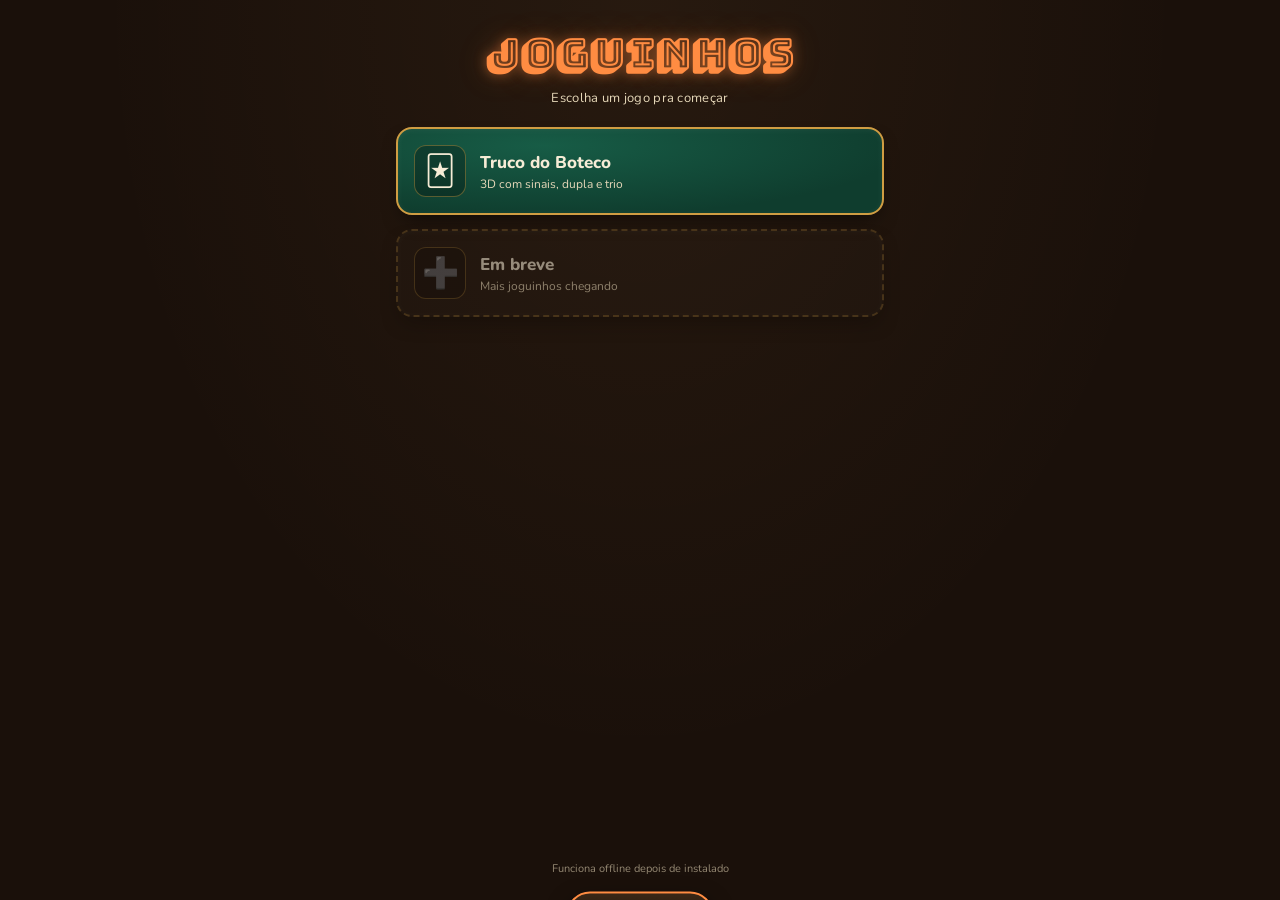
==== index.html @ a01690c1 "Reorganiza em app instalável (PWA) com Truco do Boteco offline Co-Authored-By: Claude Sonnet 5 <nore" ====
<!DOCTYPE html>
<html lang="pt-BR">
<head>
<meta charset="UTF-8">
<meta name="viewport" content="width=device-width, initial-scale=1.0, maximum-scale=1.0, user-scalable=no">
<title>Joguinhos</title>
<link rel="icon" href="icons/icon.svg" type="image/svg+xml">
<link rel="apple-touch-icon" href="icons/icon.svg">
<link rel="manifest" href="manifest.json">
<meta name="theme-color" content="#2c1a10">
<meta name="mobile-web-app-capable" content="yes">
<meta name="apple-mobile-web-app-capable" content="yes">
<meta name="apple-mobile-web-app-status-bar-style" content="black-translucent">
<meta name="apple-mobile-web-app-title" content="Joguinhos">
<link rel="stylesheet" href="fonts/fonts.css">
<style>
  :root{
    color-scheme: dark;
    --wood-dark:#2c1a10;
    --wood-mid:#4a2d18;
    --felt:#0f3d2e;
    --felt-light:#175c46;
    --brass:#cf9d43;
    --brass-bright:#f0c777;
    --cream:#f6ecd6;
    --cream-dim:#e5d7b8;
    --amber:#ff8c42;
    --bg:#1a100a;
  }
  *{ box-sizing:border-box; -webkit-tap-highlight-color:transparent; }
  html,body{
    margin:0; padding:0; height:100%;
    background:var(--bg);
    color:var(--cream);
    font-family:'Nunito',system-ui,sans-serif;
    overflow-x:hidden;
    -webkit-user-select:none; user-select:none;
  }
  body{
    min-height:100vh;
    display:flex;
    justify-content:center;
    background:
      radial-gradient(ellipse at 50% 0%, rgba(255,180,100,0.06), transparent 60%),
      var(--bg);
  }
  #app{
    width:100%;
    max-width:520px;
    min-height:100vh;
    display:flex;
    flex-direction:column;
    padding:0 16px 24px;
  }
  header{
    padding:28px 4px 10px;
    text-align:center;
  }
  header h1{
    font-family:'Bungee Shade', cursive;
    font-size:clamp(30px, 9vw, 40px);
    letter-spacing:2px;
    margin:0;
    color:var(--amber);
    text-shadow:0 0 12px rgba(255,140,66,0.5), 0 0 30px rgba(255,140,66,0.25);
  }
  header p{
    margin:8px 0 0;
    font-size:13px;
    color:var(--cream-dim);
    letter-spacing:0.3px;
  }
  .grid{
    display:flex; flex-direction:column; gap:14px;
    margin-top:10px;
  }
  .game-card{
    display:flex; align-items:center; gap:14px;
    padding:16px;
    border-radius:16px;
    border:2px solid var(--brass);
    background:
      radial-gradient(ellipse at 30% 20%, var(--felt-light), var(--felt) 75%);
    box-shadow:0 10px 20px -8px rgba(0,0,0,0.6), inset 0 1px 6px rgba(255,255,255,0.06);
    cursor:pointer;
    text-decoration:none;
    color:var(--cream);
  }
  .game-card:active{ transform:scale(0.98); }
  .game-card .ic{
    flex:0 0 auto;
    width:52px; height:52px;
    display:flex; align-items:center; justify-content:center;
    font-size:30px;
    border-radius:12px;
    background:rgba(0,0,0,0.25);
    border:1px solid rgba(207,157,67,0.4);
  }
  .game-card .txt{ flex:1; min-width:0; }
  .game-card .t{ font-weight:800; font-size:17px; }
  .game-card .d{ font-size:12px; color:var(--cream-dim); margin-top:2px; }

  .game-card.soon{
    opacity:0.55; cursor:default;
    border-style:dashed;
    border-color:rgba(207,157,67,0.4);
    background:rgba(255,255,255,0.02);
  }

  .install-bar{
    position:fixed; left:50%; bottom:18px;
    transform:translate(-50%, 120%);
    transition:transform 0.35s cubic-bezier(.2,.8,.2,1);
    background:linear-gradient(180deg,#3a2716,#1c1108);
    border:2px solid var(--amber);
    color:var(--cream);
    font-family:'Nunito',sans-serif;
    font-weight:800;
    font-size:14px;
    padding:12px 20px;
    border-radius:30px;
    box-shadow:0 8px 20px rgba(0,0,0,0.5);
    display:flex; align-items:center; gap:8px;
    cursor:pointer;
    z-index:20;
    white-space:nowrap;
  }
  .install-bar.show{ transform:translate(-50%, 0); }

  footer{
    margin-top:auto;
    padding-top:24px;
    text-align:center;
    font-size:11px;
    color:var(--cream-dim);
    opacity:0.6;
  }
</style>
</head>
<body>
<div id="app">
  <header>
    <h1>JOGUINHOS</h1>
    <p>Escolha um jogo pra começar</p>
  </header>

  <div class="grid" id="grid"></div>

  <footer>Funciona offline depois de instalado</footer>
</div>

<button class="install-bar" id="installBar">📲 Instalar app</button>

<script>
  var GAMES = [
    { icon:'🃏', title:'Truco do Boteco', desc:'3D com sinais, dupla e trio', href:'games/truco/index.html' }
    // Novo joguinho? Só adicionar um objeto aqui e criar a pasta em games/<nome>/
  ];

  var grid = document.getElementById('grid');
  GAMES.forEach(function(g){
    var a = document.createElement('a');
    a.className = 'game-card';
    a.href = g.href;
    a.innerHTML =
      '<div class="ic">'+g.icon+'</div>'+
      '<div class="txt"><div class="t">'+g.title+'</div><div class="d">'+g.desc+'</div></div>';
    grid.appendChild(a);
  });
  var soon = document.createElement('div');
  soon.className = 'game-card soon';
  soon.innerHTML = '<div class="ic">➕</div><div class="txt"><div class="t">Em breve</div><div class="d">Mais joguinhos chegando</div></div>';
  grid.appendChild(soon);

  if('serviceWorker' in navigator){
    window.addEventListener('load', function(){
      navigator.serviceWorker.register('sw.js', { scope: './' }).catch(function(e){ console.error(e); });
    });
  }

  var deferredPrompt = null;
  var installBar = document.getElementById('installBar');
  window.addEventListener('beforeinstallprompt', function(e){
    e.preventDefault();
    deferredPrompt = e;
    installBar.classList.add('show');
  });
  installBar.addEventListener('click', function(){
    if(!deferredPrompt) return;
    deferredPrompt.prompt();
    deferredPrompt.userChoice.finally(function(){
      deferredPrompt = null;
      installBar.classList.remove('show');
    });
  });
  window.addEventListener('appinstalled', function(){
    installBar.classList.remove('show');
  });
</script>
</body>
</html>
---- fonts/fonts.css ----
/* Fontes auto-hospedadas (Bungee Shade + Nunito), recorte Latin-1 — cobre acentuação do pt-BR.
   Baixadas do Google Fonts para o app funcionar 100% offline, sem depender de CDN. */

@font-face {
  font-family: 'Bungee Shade';
  font-style: normal;
  font-weight: 400;
  font-display: swap;
  src: url('./bungee-shade.woff2') format('woff2');
}

@font-face {
  font-family: 'Nunito';
  font-style: normal;
  font-weight: 400;
  font-display: swap;
  src: url('./nunito-400.woff2') format('woff2');
}
@font-face {
  font-family: 'Nunito';
  font-style: normal;
  font-weight: 600;
  font-display: swap;
  src: url('./nunito-600.woff2') format('woff2');
}
@font-face {
  font-family: 'Nunito';
  font-style: normal;
  font-weight: 700;
  font-display: swap;
  src: url('./nunito-700.woff2') format('woff2');
}
@font-face {
  font-family: 'Nunito';
  font-style: normal;
  font-weight: 800;
  font-display: swap;
  src: url('./nunito-800.woff2') format('woff2');
}
@font-face {
  font-family: 'Nunito';
  font-style: normal;
  font-weight: 900;
  font-display: swap;
  src: url('./nunito-900.woff2') format('woff2');
}
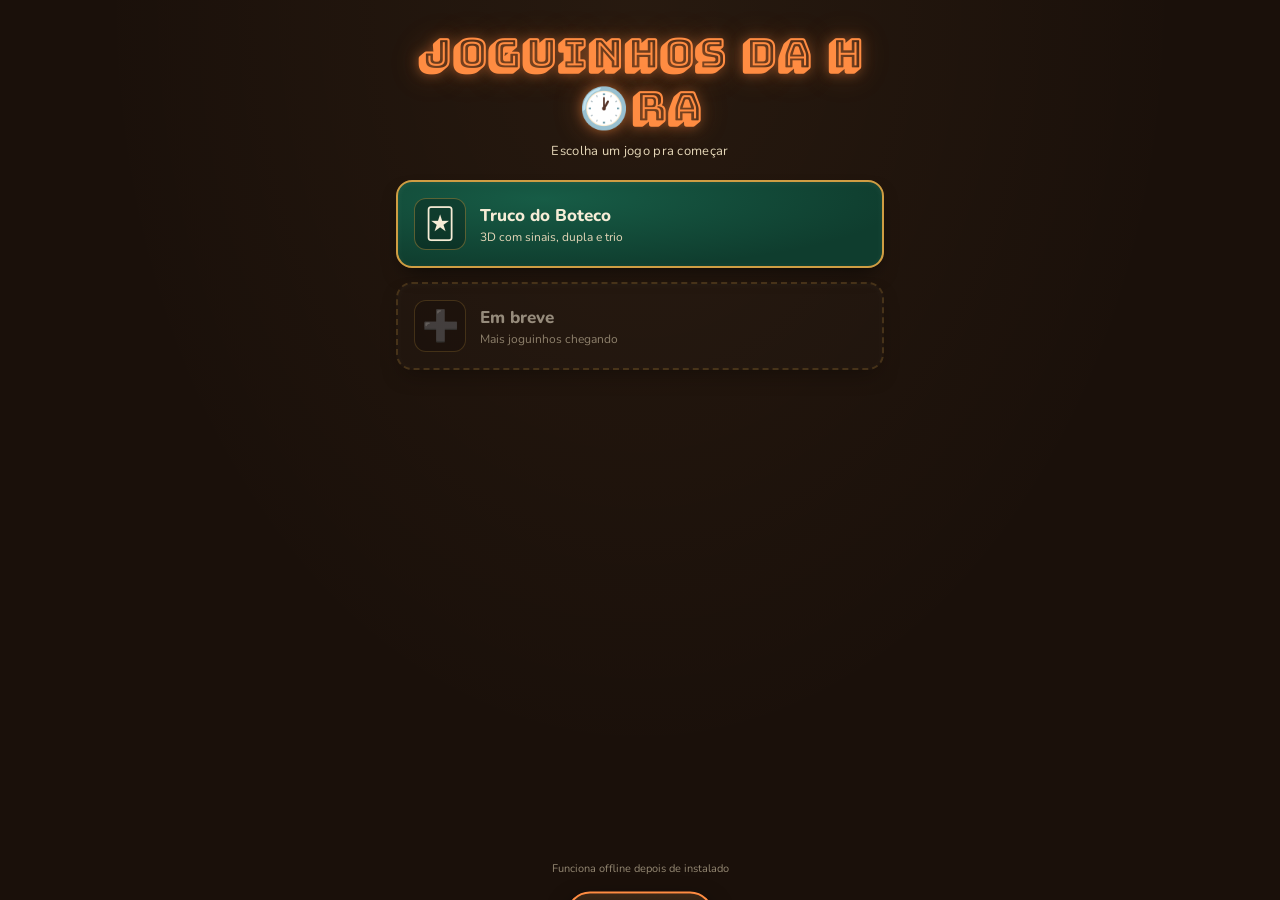
==== commit 49a003a3: "Renomeia app para Joguinhos da Hora e corrige botões cortados no Android - manifest/título/README/ru" ====
--- a/index.html
+++ b/index.html
@@ -2,8 +2,8 @@
 <html lang="pt-BR">
 <head>
 <meta charset="UTF-8">
-<meta name="viewport" content="width=device-width, initial-scale=1.0, maximum-scale=1.0, user-scalable=no">
-<title>Joguinhos</title>
+<meta name="viewport" content="width=device-width, initial-scale=1.0, maximum-scale=1.0, user-scalable=no, viewport-fit=cover">
+<title>Joguinhos da H🕐ra</title>
 <link rel="icon" href="icons/icon.svg" type="image/svg+xml">
 <link rel="apple-touch-icon" href="icons/icon.svg">
 <link rel="manifest" href="manifest.json">
@@ -11,7 +11,7 @@
 <meta name="mobile-web-app-capable" content="yes">
 <meta name="apple-mobile-web-app-capable" content="yes">
 <meta name="apple-mobile-web-app-status-bar-style" content="black-translucent">
-<meta name="apple-mobile-web-app-title" content="Joguinhos">
+<meta name="apple-mobile-web-app-title" content="Joguinhos da H🕐ra">
 <link rel="stylesheet" href="fonts/fonts.css">
 <style>
   :root{
@@ -38,6 +38,7 @@
   }
   body{
     min-height:100vh;
+    min-height:100dvh;
     display:flex;
     justify-content:center;
     background:
@@ -48,9 +49,10 @@
     width:100%;
     max-width:520px;
     min-height:100vh;
+    min-height:100dvh;
     display:flex;
     flex-direction:column;
-    padding:0 16px 24px;
+    padding:calc(0px + env(safe-area-inset-top)) 16px calc(24px + env(safe-area-inset-bottom));
   }
   header{
     padding:28px 4px 10px;
@@ -63,6 +65,12 @@
     margin:0;
     color:var(--amber);
     text-shadow:0 0 12px rgba(255,140,66,0.5), 0 0 30px rgba(255,140,66,0.25);
+  }
+  header h1 .sub{
+    display:block;
+    font-size:0.44em;
+    letter-spacing:3px;
+    margin-top:4px;
   }
   header p{
     margin:8px 0 0;
@@ -140,7 +148,7 @@
 <body>
 <div id="app">
   <header>
-    <h1>JOGUINHOS</h1>
+    <h1>JOGUINHOS DA H🕐RA</h1>
     <p>Escolha um jogo pra começar</p>
   </header>
 
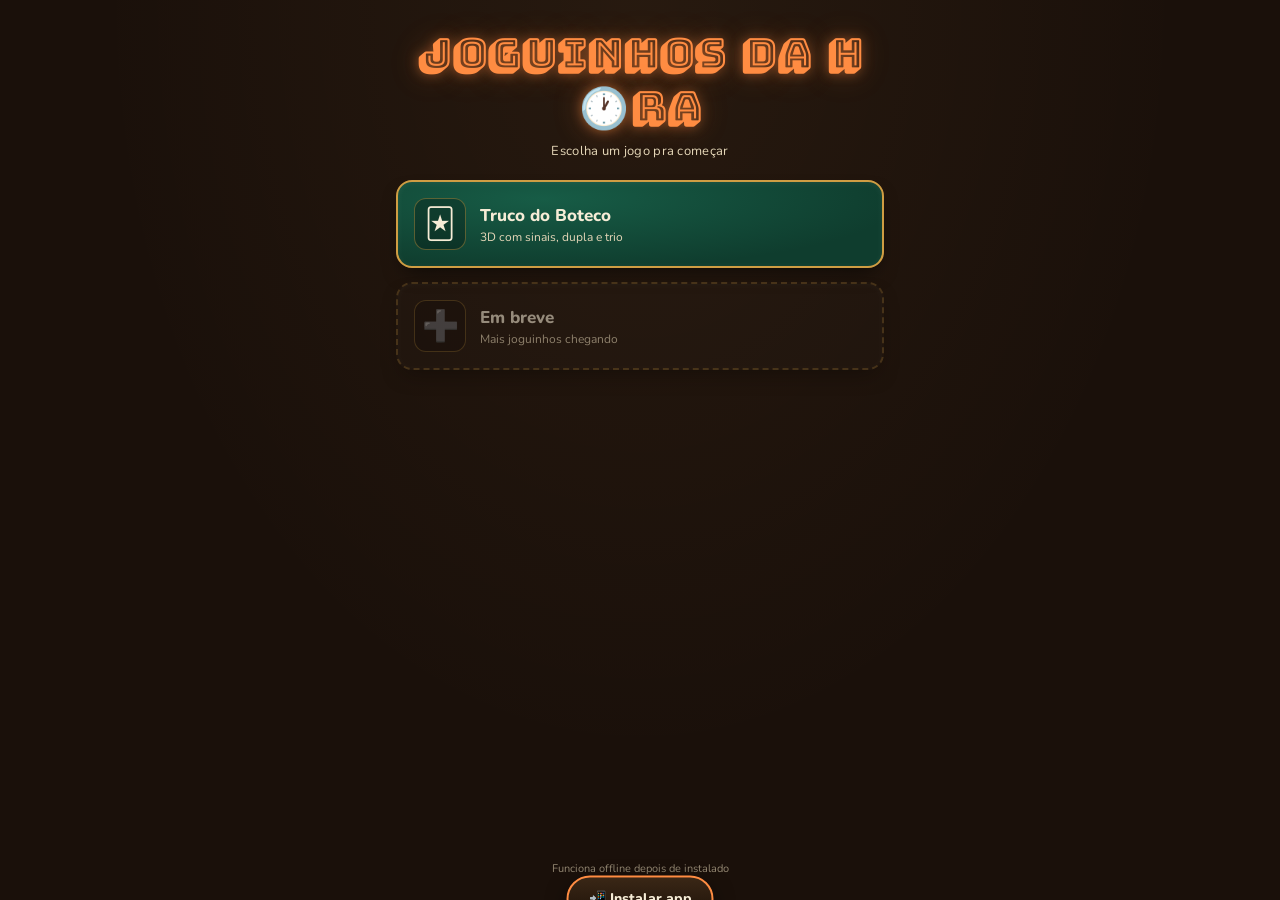
==== commit 089e2501: "Aumenta margem de segurança no rodapé (botões cobertos por barra/overlay do sistema) Co-Authored-By:" ====
--- a/index.html
+++ b/index.html
@@ -116,7 +116,7 @@
   }
 
   .install-bar{
-    position:fixed; left:50%; bottom:18px;
+    position:fixed; left:50%; bottom:calc(34px + env(safe-area-inset-bottom));
     transform:translate(-50%, 120%);
     transition:transform 0.35s cubic-bezier(.2,.8,.2,1);
     background:linear-gradient(180deg,#3a2716,#1c1108);
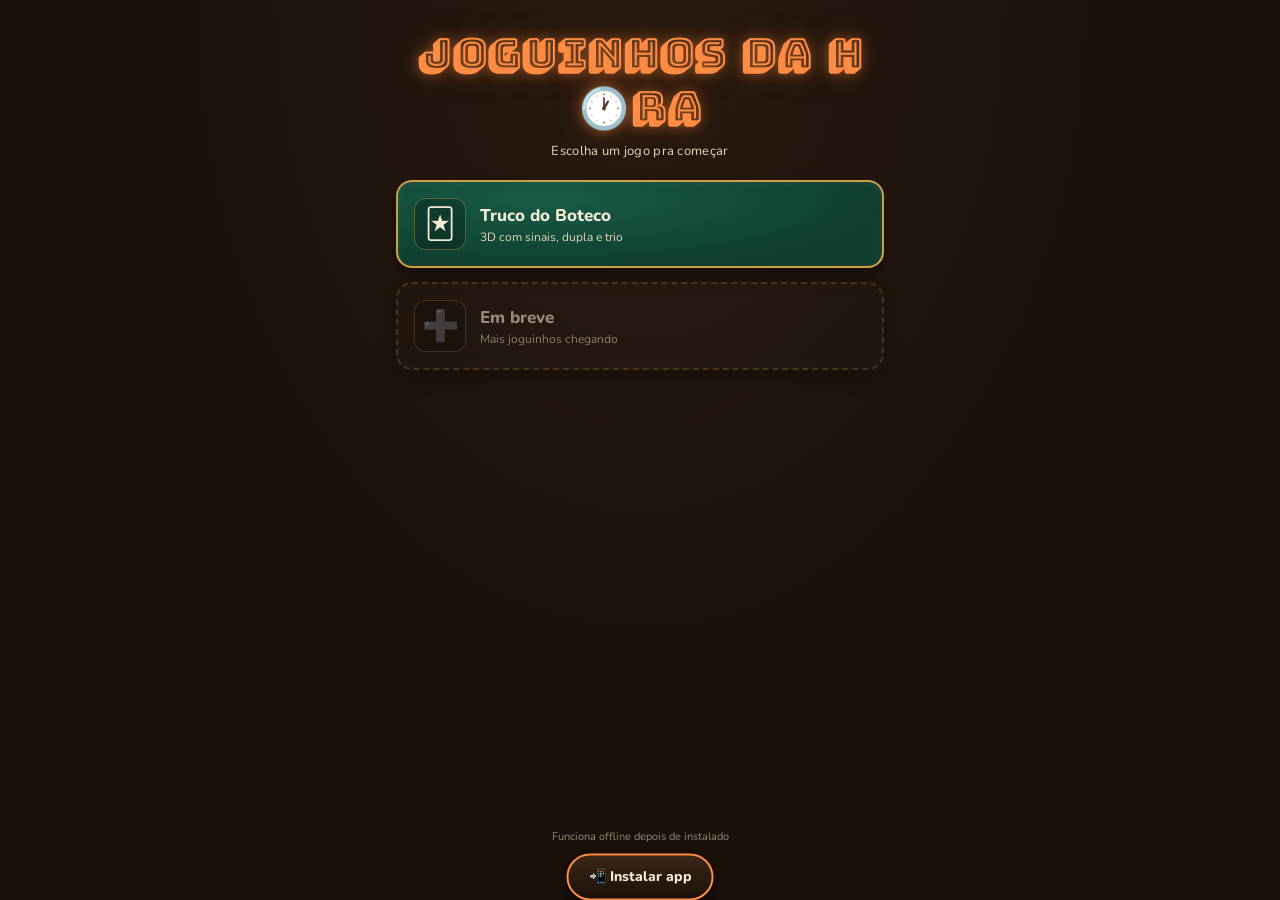
==== commit 643b126f: "Mede altura real da tela via JS (window.innerHeight) em vez de confiar só em dvh 100dvh não desconta" ====
--- a/index.html
+++ b/index.html
@@ -3,6 +3,16 @@
 <head>
 <meta charset="UTF-8">
 <meta name="viewport" content="width=device-width, initial-scale=1.0, maximum-scale=1.0, user-scalable=no, viewport-fit=cover">
+<script>
+  (function(){
+    function setAppHeight(){
+      document.documentElement.style.setProperty('--app-height', window.innerHeight + 'px');
+    }
+    setAppHeight();
+    window.addEventListener('resize', setAppHeight);
+    window.addEventListener('orientationchange', setAppHeight);
+  })();
+</script>
 <title>Joguinhos da H🕐ra</title>
 <link rel="icon" href="icons/icon.svg" type="image/svg+xml">
 <link rel="apple-touch-icon" href="icons/icon.svg">
@@ -39,6 +49,7 @@
   body{
     min-height:100vh;
     min-height:100dvh;
+    min-height:var(--app-height, 100dvh);
     display:flex;
     justify-content:center;
     background:
@@ -50,9 +61,10 @@
     max-width:520px;
     min-height:100vh;
     min-height:100dvh;
+    min-height:var(--app-height, 100dvh);
     display:flex;
     flex-direction:column;
-    padding:calc(0px + env(safe-area-inset-top)) 16px calc(24px + env(safe-area-inset-bottom));
+    padding:calc(0px + env(safe-area-inset-top)) 16px calc(56px + env(safe-area-inset-bottom));
   }
   header{
     padding:28px 4px 10px;
@@ -116,7 +128,7 @@
   }
 
   .install-bar{
-    position:fixed; left:50%; bottom:calc(34px + env(safe-area-inset-bottom));
+    position:fixed; left:50%; bottom:calc(56px + env(safe-area-inset-bottom));
     transform:translate(-50%, 120%);
     transition:transform 0.35s cubic-bezier(.2,.8,.2,1);
     background:linear-gradient(180deg,#3a2716,#1c1108);
